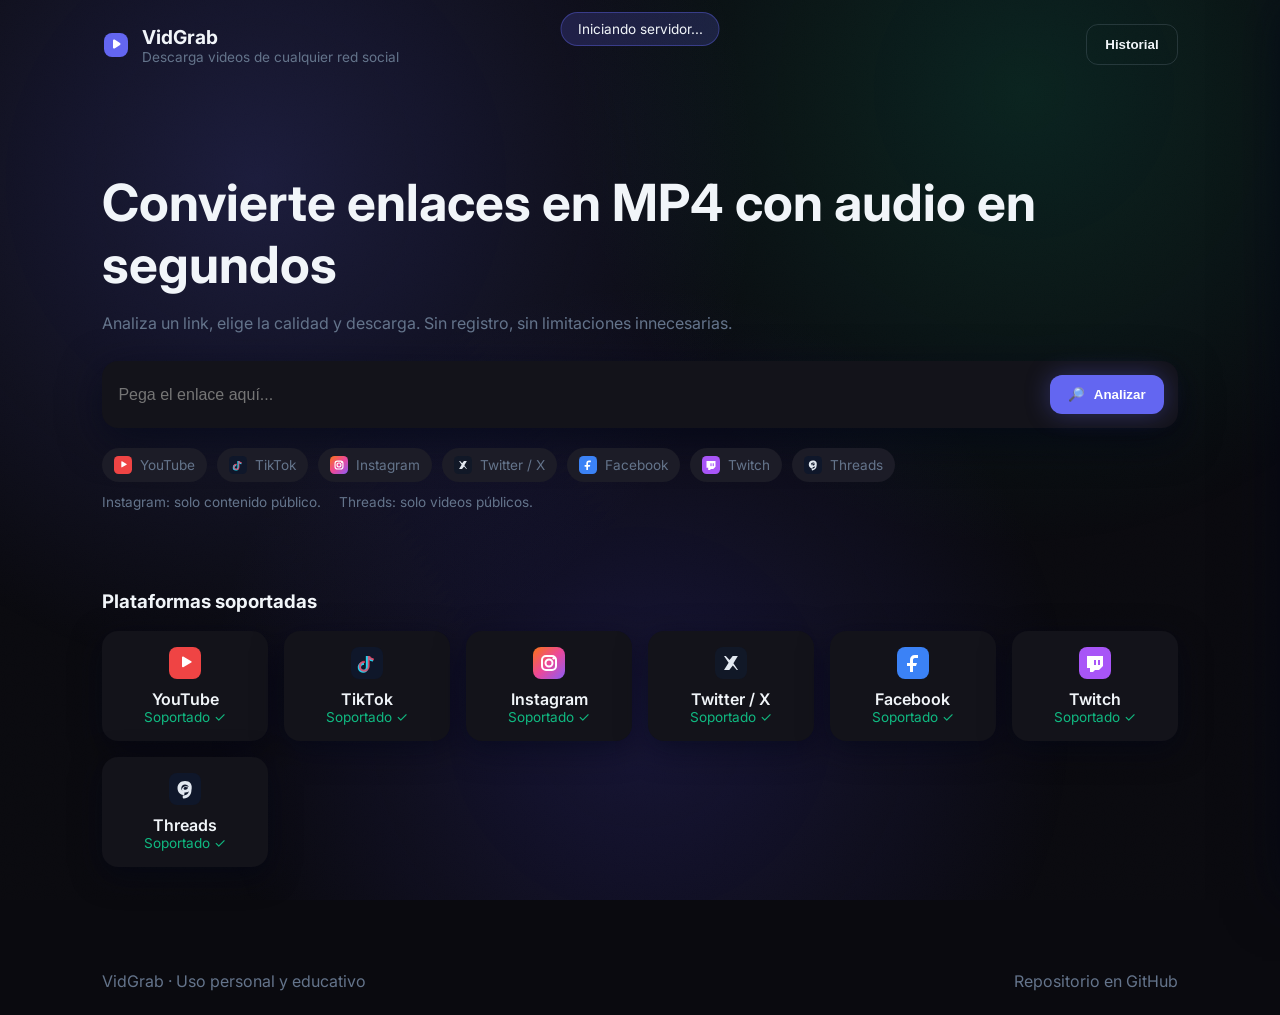
==== index.html @ 81abca7b "feat: update frontend" ====
<!DOCTYPE html>
<html lang="es">
  <head>
    <meta charset="UTF-8" />
    <meta name="viewport" content="width=device-width, initial-scale=1.0" />
    <title>VidGrab - Descarga videos de cualquier red social</title>
    <meta
      name="description"
      content="VidGrab permite descargar videos de redes sociales en MP4 con audio, rápido y sin registros."
    />
    <link rel="preconnect" href="https://fonts.googleapis.com" />
    <link rel="preconnect" href="https://fonts.gstatic.com" crossorigin />
    <link
      href="https://fonts.googleapis.com/css2?family=Inter:wght@400;500;600;700&display=swap"
      rel="stylesheet"
    />
    <link rel="stylesheet" href="style.css" />
  </head>
  <body>
    <div class="bg-animated"></div>
    <div class="noise-layer"></div>

    <header class="site-header">
      <div class="logo">
        <svg
          width="28"
          height="28"
          viewBox="0 0 28 28"
          fill="none"
          xmlns="http://www.w3.org/2000/svg"
          aria-hidden="true"
        >
          <rect x="2" y="2" width="24" height="24" rx="8" class="logo-bg" />
          <path
            d="M11 9.5C11 8.67 11.9 8.16 12.6 8.58L18 12.08C18.67 12.5 18.67 13.5 18 13.92L12.6 17.42C11.9 17.84 11 17.33 11 16.5V9.5Z"
            class="logo-play"
          />
        </svg>
        <div>
          <div class="logo-text">VidGrab</div>
          <div class="logo-tagline">Descarga videos de cualquier red social</div>
        </div>
      </div>
      <button class="btn ghost" id="historyButton" type="button">Historial</button>
    </header>

    <main>
      <section class="hero">
        <div class="hero-content">
          <h1>Convierte enlaces en MP4 con audio en segundos</h1>
          <p>
            Analiza un link, elige la calidad y descarga. Sin registro, sin
            limitaciones innecesarias.
          </p>
          <div class="input-card">
            <input
              id="urlInput"
              type="url"
              placeholder="Pega el enlace aquí..."
              autocomplete="off"
              spellcheck="false"
            />
            <button class="btn primary" id="analyzeButton" type="button">
              <span class="btn-icon">🔎</span>
              Analizar
            </button>
          </div>
          <div class="chips">
            <span class="chip">
              <img src="assets/icons/youtube.svg" alt="YouTube" />
              YouTube
            </span>
            <span class="chip">
              <img src="assets/icons/tiktok.svg" alt="TikTok" />
              TikTok
            </span>
            <span class="chip">
              <img src="assets/icons/instagram.svg" alt="Instagram" />
              Instagram
            </span>
            <span class="chip">
              <img src="assets/icons/x.svg" alt="X" />
              Twitter / X
            </span>
            <span class="chip">
              <img src="assets/icons/facebook.svg" alt="Facebook" />
              Facebook
            </span>
            <span class="chip">
              <img src="assets/icons/twitch.svg" alt="Twitch" />
              Twitch
            </span>
            <span class="chip">
              <img src="assets/icons/threads.svg" alt="Threads" />
              Threads
            </span>
          </div>
          <div class="platform-notes">
            <span>Instagram: solo contenido público.</span>
            <span>Threads: solo videos públicos.</span>
          </div>
        </div>
      </section>

      <section class="preview-section hidden" id="previewSection">
        <div class="preview-card">
          <div class="preview-media">
            <div class="skeleton shimmer" id="thumbSkeleton"></div>
            <img id="videoThumbnail" alt="Thumbnail del video" />
          </div>
          <div class="preview-info">
            <div class="skeleton shimmer title-skeleton" id="titleSkeleton"></div>
            <h2 id="videoTitle"></h2>
            <div class="meta">
              <span class="duration" id="videoDuration">00:00</span>
              <span class="badge" id="platformBadge">Plataforma</span>
            </div>
            <div class="quality-tabs" id="qualityTabs"></div>
            <button class="btn primary large" id="downloadButton" type="button">
              Descargar MP4
            </button>
          </div>
        </div>
      </section>

      <section class="progress-section hidden" id="progressSection">
        <div class="progress-card">
          <div class="progress-header">
            <div>
              <div class="progress-filename" id="progressFilename">video.mp4</div>
              <div class="progress-status" id="progressStatus">Descargando...</div>
            </div>
            <button class="btn ghost small" id="cancelButton" type="button">
              Cancelar
            </button>
          </div>
          <div class="progress-bar">
            <div class="progress-fill" id="progressFill"></div>
          </div>
          <div class="progress-percent" id="progressPercent">0%</div>
        </div>
      </section>

      <section class="platforms">
        <h3>Plataformas soportadas</h3>
        <div class="platform-grid">
          <div class="platform-card">
            <img src="assets/icons/youtube.svg" alt="YouTube" />
            <div class="platform-name">YouTube</div>
            <div class="platform-status">Soportado ✓</div>
          </div>
          <div class="platform-card">
            <img src="assets/icons/tiktok.svg" alt="TikTok" />
            <div class="platform-name">TikTok</div>
            <div class="platform-status">Soportado ✓</div>
          </div>
          <div class="platform-card">
            <img src="assets/icons/instagram.svg" alt="Instagram" />
            <div class="platform-name">Instagram</div>
            <div class="platform-status">Soportado ✓</div>
          </div>
          <div class="platform-card">
            <img src="assets/icons/x.svg" alt="X" />
            <div class="platform-name">Twitter / X</div>
            <div class="platform-status">Soportado ✓</div>
          </div>
          <div class="platform-card">
            <img src="assets/icons/facebook.svg" alt="Facebook" />
            <div class="platform-name">Facebook</div>
            <div class="platform-status">Soportado ✓</div>
          </div>
          <div class="platform-card">
            <img src="assets/icons/twitch.svg" alt="Twitch" />
            <div class="platform-name">Twitch</div>
            <div class="platform-status">Soportado ✓</div>
          </div>
          <div class="platform-card">
            <img src="assets/icons/threads.svg" alt="Threads" />
            <div class="platform-name">Threads</div>
            <div class="platform-status">Soportado ✓</div>
          </div>
        </div>
      </section>
    </main>

    <aside class="history-panel" id="historyPanel">
      <div class="history-header">
        <h3>Historial</h3>
        <button class="btn ghost small" id="closeHistory" type="button">
          Cerrar
        </button>
      </div>
      <div class="history-list" id="historyList"></div>
      <button class="btn danger" id="clearHistory" type="button">
        Limpiar historial
      </button>
    </aside>

    <div class="toast" id="toast"></div>
    <div class="banner hidden" id="wakeBanner">Iniciando servidor...</div>

    <footer class="site-footer">
      <div>VidGrab · Uso personal y educativo</div>
      <div>Repositorio en GitHub</div>
    </footer>

    <script src="app.js"></script>
  </body>
</html>
---- style.css ----
:root {
  --bg-primary: #0a0a0f;
  --bg-card: #13131a;
  --bg-elevated: #1c1c27;
  --accent: #6366f1;
  --accent-hover: #4f46e5;
  --success: #10b981;
  --error: #ef4444;
  --text-primary: #f1f5f9;
  --text-muted: #64748b;
  --glow: 0 0 24px rgba(99, 102, 241, 0.35);
}

*,
*::before,
*::after {
  box-sizing: border-box;
}

body {
  margin: 0;
  font-family: "Inter", sans-serif;
  background: var(--bg-primary);
  color: var(--text-primary);
  min-height: 100vh;
  overflow-x: hidden;
}

img {
  max-width: 100%;
  display: block;
}

.bg-animated {
  position: fixed;
  inset: 0;
  background: radial-gradient(circle at 20% 20%, rgba(99, 102, 241, 0.2), transparent 40%),
    radial-gradient(circle at 80% 10%, rgba(16, 185, 129, 0.15), transparent 35%),
    radial-gradient(circle at 50% 80%, rgba(79, 70, 229, 0.18), transparent 45%);
  animation: floatBg 12s ease-in-out infinite alternate;
  z-index: -2;
}

.noise-layer {
  position: fixed;
  inset: 0;
  background-image: url("data:image/svg+xml,%3Csvg xmlns='http://www.w3.org/2000/svg' width='200' height='200' viewBox='0 0 200 200'%3E%3Cfilter id='n'%3E%3CfeTurbulence type='fractalNoise' baseFrequency='.9' numOctaves='1' stitchTiles='stitch'/%3E%3C/filter%3E%3Crect width='200' height='200' filter='url(%23n)' opacity='.04'/%3E%3C/svg%3E");
  opacity: 0.4;
  z-index: -1;
  pointer-events: none;
}

@keyframes floatBg {
  0% {
    transform: translateY(0);
  }
  100% {
    transform: translateY(-20px);
  }
}

@keyframes fadeSlideIn {
  from {
    opacity: 0;
    transform: translateY(20px);
  }
  to {
    opacity: 1;
    transform: translateY(0);
  }
}

@keyframes shimmer {
  0% {
    background-position: -200% 0;
  }
  100% {
    background-position: 200% 0;
  }
}

@keyframes progressGlow {
  0% {
    background-position: 0% 50%;
  }
  100% {
    background-position: 100% 50%;
  }
}

.site-header {
  display: flex;
  justify-content: space-between;
  align-items: center;
  padding: 24px 8%;
  animation: fadeSlideIn 0.6s ease-out both;
}

.logo {
  display: flex;
  align-items: center;
  gap: 12px;
}

.logo-bg {
  fill: var(--accent);
}

.logo-play {
  fill: #fff;
}

.logo-text {
  font-weight: 700;
  font-size: 1.2rem;
}

.logo-tagline {
  font-size: 0.85rem;
  color: var(--text-muted);
}

.btn {
  border: none;
  padding: 12px 18px;
  border-radius: 12px;
  font-weight: 600;
  cursor: pointer;
  transition: transform 0.2s ease, box-shadow 0.2s ease, background 0.2s ease;
}

.btn.primary {
  background: var(--accent);
  color: #fff;
  box-shadow: var(--glow);
}

.btn.primary:hover {
  background: var(--accent-hover);
  transform: scale(1.02);
  box-shadow: 0 0 30px rgba(99, 102, 241, 0.6);
}

.btn.ghost {
  background: transparent;
  color: var(--text-primary);
  border: 1px solid rgba(148, 163, 184, 0.2);
}

.btn.danger {
  background: rgba(239, 68, 68, 0.2);
  color: #fff;
  border: 1px solid rgba(239, 68, 68, 0.4);
}

.btn.small {
  padding: 8px 12px;
  font-size: 0.85rem;
}

.btn.large {
  width: 100%;
  margin-top: 12px;
  padding: 14px 18px;
  font-size: 1rem;
}

.btn-icon {
  margin-right: 6px;
}

main {
  padding: 0 8% 80px;
}

.hero {
  padding: 40px 0 20px;
  animation: fadeSlideIn 0.6s ease-out 0.2s both;
}

.hero-content h1 {
  font-size: clamp(2rem, 4vw, 3.3rem);
  margin-bottom: 12px;
}

.hero-content p {
  max-width: 640px;
  color: var(--text-muted);
  line-height: 1.6;
}

.input-card {
  margin-top: 24px;
  display: flex;
  gap: 12px;
  background: var(--bg-card);
  padding: 14px;
  border-radius: 16px;
  align-items: center;
  box-shadow: 0 12px 40px rgba(2, 6, 23, 0.6);
}

.input-card input {
  flex: 1;
  background: transparent;
  border: none;
  color: var(--text-primary);
  font-size: 1rem;
  outline: none;
}

.chips {
  margin-top: 20px;
  display: flex;
  flex-wrap: wrap;
  gap: 10px;
}

.chip {
  display: inline-flex;
  align-items: center;
  gap: 8px;
  padding: 8px 12px;
  background: var(--bg-elevated);
  border-radius: 999px;
  font-size: 0.85rem;
  color: var(--text-muted);
}

.chip img {
  width: 18px;
  height: 18px;
}

.platform-notes {
  margin-top: 12px;
  display: flex;
  flex-wrap: wrap;
  gap: 18px;
  color: var(--text-muted);
  font-size: 0.85rem;
}

.preview-section,
.progress-section {
  margin-top: 32px;
  animation: fadeSlideIn 0.6s ease-out both;
}

.preview-card,
.progress-card {
  background: var(--bg-card);
  border-radius: 20px;
  padding: 20px;
  display: grid;
  grid-template-columns: 220px 1fr;
  gap: 20px;
  box-shadow: 0 16px 50px rgba(2, 6, 23, 0.6);
}

.preview-media {
  position: relative;
  width: 100%;
  height: 150px;
  border-radius: 14px;
  overflow: hidden;
  background: var(--bg-elevated);
}

.preview-media img {
  width: 100%;
  height: 100%;
  object-fit: cover;
  display: none;
}

.preview-info h2 {
  margin: 0 0 8px;
  font-size: 1.3rem;
  line-height: 1.4;
  display: -webkit-box;
  -webkit-line-clamp: 2;
  -webkit-box-orient: vertical;
  overflow: hidden;
}

.meta {
  display: flex;
  gap: 12px;
  align-items: center;
  color: var(--text-muted);
  margin-bottom: 14px;
}

.badge {
  padding: 4px 10px;
  border-radius: 999px;
  background: rgba(99, 102, 241, 0.2);
  color: var(--text-primary);
  font-size: 0.8rem;
}

.quality-tabs {
  display: flex;
  flex-wrap: wrap;
  gap: 10px;
}

.quality-pill {
  padding: 8px 14px;
  border-radius: 999px;
  border: 1px solid rgba(148, 163, 184, 0.2);
  color: var(--text-muted);
  cursor: pointer;
  transition: all 0.2s ease;
  background: transparent;
  font-weight: 600;
}

.quality-pill.active {
  background: var(--accent);
  color: #fff;
  border-color: transparent;
  box-shadow: var(--glow);
}

.quality-pill.disabled {
  opacity: 0.4;
  cursor: not-allowed;
}

.progress-header {
  display: flex;
  align-items: center;
  justify-content: space-between;
}

.progress-filename {
  font-weight: 600;
}

.progress-status {
  color: var(--text-muted);
  font-size: 0.9rem;
}

.progress-bar {
  margin-top: 18px;
  width: 100%;
  height: 12px;
  border-radius: 999px;
  background: rgba(148, 163, 184, 0.2);
  overflow: hidden;
}

.progress-fill {
  height: 100%;
  width: 0%;
  background: linear-gradient(90deg, #22d3ee, var(--accent), #34d399);
  background-size: 200% 200%;
  animation: progressGlow 2s linear infinite;
  transition: width 0.3s ease;
}

.progress-percent {
  margin-top: 8px;
  text-align: right;
  font-weight: 600;
}

.platforms {
  margin-top: 60px;
}

.platforms h3 {
  margin-bottom: 18px;
}

.platform-grid {
  display: grid;
  grid-template-columns: repeat(auto-fit, minmax(160px, 1fr));
  gap: 16px;
}

.platform-card {
  background: var(--bg-card);
  border-radius: 16px;
  padding: 16px;
  text-align: center;
  box-shadow: 0 8px 30px rgba(2, 6, 23, 0.5);
}

.platform-card img {
  width: 32px;
  height: 32px;
  margin: 0 auto 10px;
}

.platform-name {
  font-weight: 600;
}

.platform-status {
  color: var(--success);
  font-size: 0.85rem;
}

.history-panel {
  position: fixed;
  top: 0;
  right: -360px;
  width: 340px;
  height: 100%;
  background: var(--bg-card);
  box-shadow: -20px 0 50px rgba(2, 6, 23, 0.6);
  padding: 24px;
  display: flex;
  flex-direction: column;
  gap: 16px;
  transition: right 0.3s ease;
  z-index: 10;
}

.history-panel.open {
  right: 0;
}

.history-header {
  display: flex;
  align-items: center;
  justify-content: space-between;
}

.history-list {
  flex: 1;
  overflow-y: auto;
  display: flex;
  flex-direction: column;
  gap: 12px;
}

.history-item {
  display: grid;
  grid-template-columns: 56px 1fr;
  gap: 10px;
  background: var(--bg-elevated);
  padding: 10px;
  border-radius: 12px;
}

.history-item img {
  width: 56px;
  height: 56px;
  border-radius: 10px;
  object-fit: cover;
}

.history-title {
  font-size: 0.85rem;
  font-weight: 600;
  margin-bottom: 4px;
}

.history-meta {
  font-size: 0.75rem;
  color: var(--text-muted);
}

.toast {
  position: fixed;
  bottom: 24px;
  left: 50%;
  transform: translateX(-50%);
  background: var(--bg-elevated);
  padding: 12px 18px;
  border-radius: 12px;
  box-shadow: 0 8px 30px rgba(2, 6, 23, 0.6);
  opacity: 0;
  pointer-events: none;
  transition: opacity 0.3s ease, transform 0.3s ease;
  z-index: 20;
}

.toast.show {
  opacity: 1;
  transform: translateX(-50%) translateY(-6px);
}

.banner {
  position: fixed;
  top: 12px;
  left: 50%;
  transform: translateX(-50%);
  padding: 8px 16px;
  background: rgba(99, 102, 241, 0.2);
  border: 1px solid rgba(99, 102, 241, 0.4);
  border-radius: 999px;
  font-size: 0.85rem;
  color: var(--text-primary);
  z-index: 15;
}

.site-footer {
  padding: 24px 8%;
  color: var(--text-muted);
  display: flex;
  justify-content: space-between;
  flex-wrap: wrap;
  gap: 8px;
}

.hidden {
  display: none;
}

.skeleton {
  width: 100%;
  height: 100%;
  border-radius: 14px;
  background: linear-gradient(
    110deg,
    rgba(255, 255, 255, 0.08) 8%,
    rgba(255, 255, 255, 0.16) 18%,
    rgba(255, 255, 255, 0.08) 33%
  );
  background-size: 200% 100%;
}

.shimmer {
  animation: shimmer 1.5s infinite linear;
}

.title-skeleton {
  height: 24px;
  width: 70%;
  margin-bottom: 12px;
}

@media (max-width: 900px) {
  .preview-card,
  .progress-card {
    grid-template-columns: 1fr;
  }

  .preview-media {
    height: 180px;
  }

  .input-card {
    flex-direction: column;
    align-items: stretch;
  }

  .btn.large {
    width: 100%;
  }
}

@media (max-width: 600px) {
  .site-header {
    flex-direction: column;
    align-items: flex-start;
    gap: 12px;
  }

  .history-panel {
    width: 100%;
  }
}
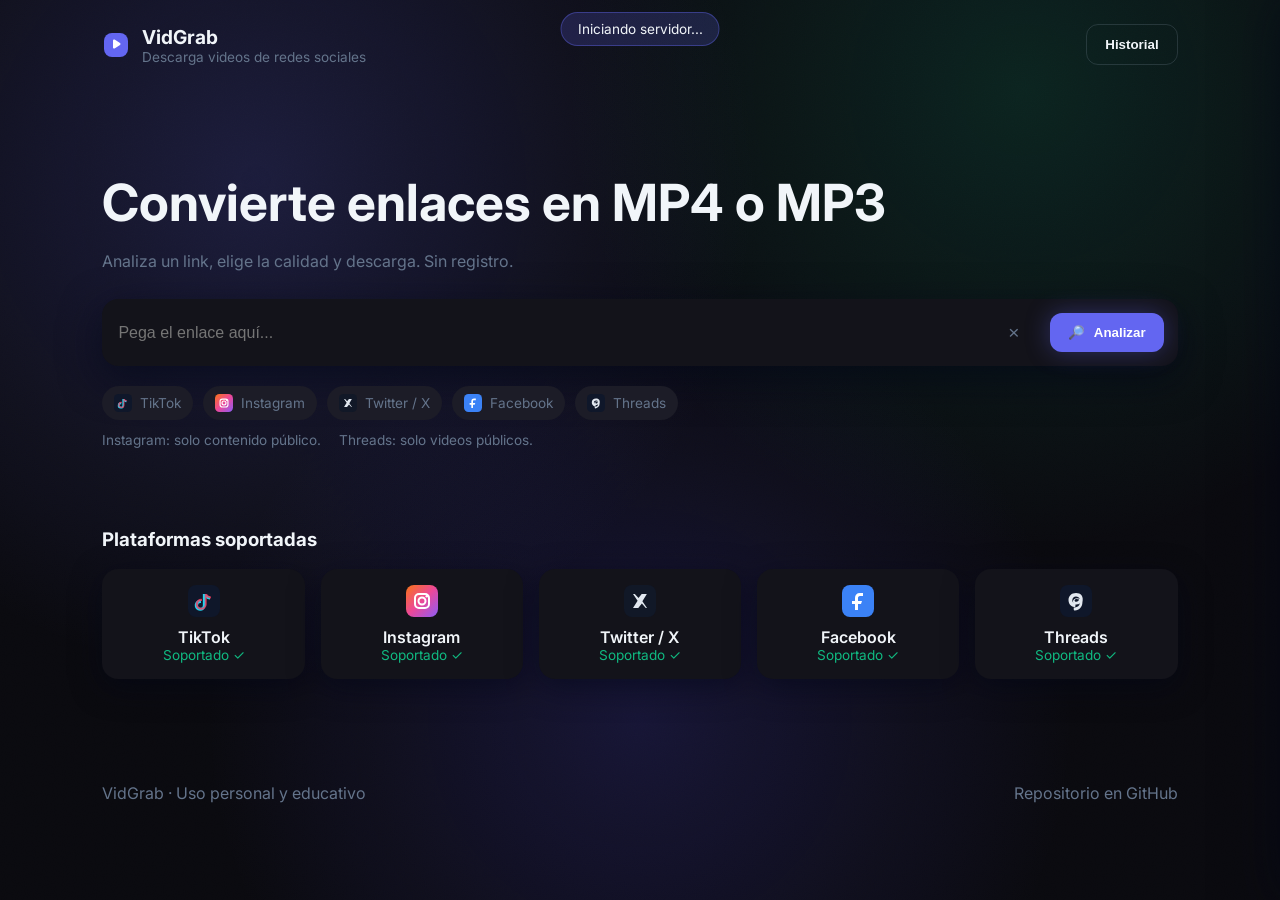
==== commit c2b5c9fa: "feat: update supported platforms, add mp3 option, clear input, confirm download" ====
--- a/index.html
+++ b/index.html
@@ -3,17 +3,10 @@
   <head>
     <meta charset="UTF-8" />
     <meta name="viewport" content="width=device-width, initial-scale=1.0" />
-    <title>VidGrab - Descarga videos de cualquier red social</title>
-    <meta
-      name="description"
-      content="VidGrab permite descargar videos de redes sociales en MP4 con audio, rápido y sin registros."
-    />
+    <title>VidGrab - Descarga videos de redes sociales</title>
     <link rel="preconnect" href="https://fonts.googleapis.com" />
     <link rel="preconnect" href="https://fonts.gstatic.com" crossorigin />
-    <link
-      href="https://fonts.googleapis.com/css2?family=Inter:wght@400;500;600;700&display=swap"
-      rel="stylesheet"
-    />
+    <link href="https://fonts.googleapis.com/css2?family=Inter:wght@400;500;600;700&display=swap" rel="stylesheet" />
     <link rel="stylesheet" href="style.css" />
   </head>
   <body>
@@ -22,23 +15,13 @@
 
     <header class="site-header">
       <div class="logo">
-        <svg
-          width="28"
-          height="28"
-          viewBox="0 0 28 28"
-          fill="none"
-          xmlns="http://www.w3.org/2000/svg"
-          aria-hidden="true"
-        >
+        <svg width="28" height="28" viewBox="0 0 28 28" fill="none" xmlns="http://www.w3.org/2000/svg" aria-hidden="true">
           <rect x="2" y="2" width="24" height="24" rx="8" class="logo-bg" />
-          <path
-            d="M11 9.5C11 8.67 11.9 8.16 12.6 8.58L18 12.08C18.67 12.5 18.67 13.5 18 13.92L12.6 17.42C11.9 17.84 11 17.33 11 16.5V9.5Z"
-            class="logo-play"
-          />
+          <path d="M11 9.5C11 8.67 11.9 8.16 12.6 8.58L18 12.08C18.67 12.5 18.67 13.5 18 13.92L12.6 17.42C11.9 17.84 11 17.33 11 16.5V9.5Z" class="logo-play" />
         </svg>
         <div>
           <div class="logo-text">VidGrab</div>
-          <div class="logo-tagline">Descarga videos de cualquier red social</div>
+          <div class="logo-tagline">Descarga videos de redes sociales</div>
         </div>
       </div>
       <button class="btn ghost" id="historyButton" type="button">Historial</button>
@@ -47,53 +30,24 @@
     <main>
       <section class="hero">
         <div class="hero-content">
-          <h1>Convierte enlaces en MP4 con audio en segundos</h1>
-          <p>
-            Analiza un link, elige la calidad y descarga. Sin registro, sin
-            limitaciones innecesarias.
-          </p>
+          <h1>Convierte enlaces en MP4 o MP3</h1>
+          <p>Analiza un link, elige la calidad y descarga. Sin registro.</p>
           <div class="input-card">
-            <input
-              id="urlInput"
-              type="url"
-              placeholder="Pega el enlace aquí..."
-              autocomplete="off"
-              spellcheck="false"
-            />
+            <div class="input-field">
+              <input id="urlInput" type="url" placeholder="Pega el enlace aquí..." autocomplete="off" spellcheck="false" />
+              <button class="clear-btn" id="clearInput" type="button" aria-label="Limpiar">×</button>
+            </div>
             <button class="btn primary" id="analyzeButton" type="button">
               <span class="btn-icon">🔎</span>
               Analizar
             </button>
           </div>
           <div class="chips">
-            <span class="chip">
-              <img src="assets/icons/youtube.svg" alt="YouTube" />
-              YouTube
-            </span>
-            <span class="chip">
-              <img src="assets/icons/tiktok.svg" alt="TikTok" />
-              TikTok
-            </span>
-            <span class="chip">
-              <img src="assets/icons/instagram.svg" alt="Instagram" />
-              Instagram
-            </span>
-            <span class="chip">
-              <img src="assets/icons/x.svg" alt="X" />
-              Twitter / X
-            </span>
-            <span class="chip">
-              <img src="assets/icons/facebook.svg" alt="Facebook" />
-              Facebook
-            </span>
-            <span class="chip">
-              <img src="assets/icons/twitch.svg" alt="Twitch" />
-              Twitch
-            </span>
-            <span class="chip">
-              <img src="assets/icons/threads.svg" alt="Threads" />
-              Threads
-            </span>
+            <span class="chip"><img src="assets/icons/tiktok.svg" alt="TikTok" />TikTok</span>
+            <span class="chip"><img src="assets/icons/instagram.svg" alt="Instagram" />Instagram</span>
+            <span class="chip"><img src="assets/icons/x.svg" alt="X" />Twitter / X</span>
+            <span class="chip"><img src="assets/icons/facebook.svg" alt="Facebook" />Facebook</span>
+            <span class="chip"><img src="assets/icons/threads.svg" alt="Threads" />Threads</span>
           </div>
           <div class="platform-notes">
             <span>Instagram: solo contenido público.</span>
@@ -116,9 +70,10 @@
               <span class="badge" id="platformBadge">Plataforma</span>
             </div>
             <div class="quality-tabs" id="qualityTabs"></div>
-            <button class="btn primary large" id="downloadButton" type="button">
-              Descargar MP4
-            </button>
+            <div class="download-actions">
+              <button class="btn primary large" id="downloadButton" type="button">Descargar MP4</button>
+              <button class="btn secondary large" id="downloadAudioButton" type="button">Descargar MP3</button>
+            </div>
           </div>
         </div>
       </section>
@@ -130,9 +85,7 @@
               <div class="progress-filename" id="progressFilename">video.mp4</div>
               <div class="progress-status" id="progressStatus">Descargando...</div>
             </div>
-            <button class="btn ghost small" id="cancelButton" type="button">
-              Cancelar
-            </button>
+            <button class="btn ghost small" id="cancelButton" type="button">Cancelar</button>
           </div>
           <div class="progress-bar">
             <div class="progress-fill" id="progressFill"></div>
@@ -144,41 +97,11 @@
       <section class="platforms">
         <h3>Plataformas soportadas</h3>
         <div class="platform-grid">
-          <div class="platform-card">
-            <img src="assets/icons/youtube.svg" alt="YouTube" />
-            <div class="platform-name">YouTube</div>
-            <div class="platform-status">Soportado ✓</div>
-          </div>
-          <div class="platform-card">
-            <img src="assets/icons/tiktok.svg" alt="TikTok" />
-            <div class="platform-name">TikTok</div>
-            <div class="platform-status">Soportado ✓</div>
-          </div>
-          <div class="platform-card">
-            <img src="assets/icons/instagram.svg" alt="Instagram" />
-            <div class="platform-name">Instagram</div>
-            <div class="platform-status">Soportado ✓</div>
-          </div>
-          <div class="platform-card">
-            <img src="assets/icons/x.svg" alt="X" />
-            <div class="platform-name">Twitter / X</div>
-            <div class="platform-status">Soportado ✓</div>
-          </div>
-          <div class="platform-card">
-            <img src="assets/icons/facebook.svg" alt="Facebook" />
-            <div class="platform-name">Facebook</div>
-            <div class="platform-status">Soportado ✓</div>
-          </div>
-          <div class="platform-card">
-            <img src="assets/icons/twitch.svg" alt="Twitch" />
-            <div class="platform-name">Twitch</div>
-            <div class="platform-status">Soportado ✓</div>
-          </div>
-          <div class="platform-card">
-            <img src="assets/icons/threads.svg" alt="Threads" />
-            <div class="platform-name">Threads</div>
-            <div class="platform-status">Soportado ✓</div>
-          </div>
+          <div class="platform-card"><img src="assets/icons/tiktok.svg" alt="TikTok" /><div class="platform-name">TikTok</div><div class="platform-status">Soportado ✓</div></div>
+          <div class="platform-card"><img src="assets/icons/instagram.svg" alt="Instagram" /><div class="platform-name">Instagram</div><div class="platform-status">Soportado ✓</div></div>
+          <div class="platform-card"><img src="assets/icons/x.svg" alt="X" /><div class="platform-name">Twitter / X</div><div class="platform-status">Soportado ✓</div></div>
+          <div class="platform-card"><img src="assets/icons/facebook.svg" alt="Facebook" /><div class="platform-name">Facebook</div><div class="platform-status">Soportado ✓</div></div>
+          <div class="platform-card"><img src="assets/icons/threads.svg" alt="Threads" /><div class="platform-name">Threads</div><div class="platform-status">Soportado ✓</div></div>
         </div>
       </section>
     </main>
@@ -186,14 +109,10 @@
     <aside class="history-panel" id="historyPanel">
       <div class="history-header">
         <h3>Historial</h3>
-        <button class="btn ghost small" id="closeHistory" type="button">
-          Cerrar
-        </button>
+        <button class="btn ghost small" id="closeHistory" type="button">Cerrar</button>
       </div>
       <div class="history-list" id="historyList"></div>
-      <button class="btn danger" id="clearHistory" type="button">
-        Limpiar historial
-      </button>
+      <button class="btn danger" id="clearHistory" type="button">Limpiar historial</button>
     </aside>
 
     <div class="toast" id="toast"></div>
--- a/style.css
+++ b/style.css
@@ -280,9 +280,40 @@
   line-height: 1.4;
   display: -webkit-box;
   -webkit-line-clamp: 2;
+  line-clamp: 2;
   -webkit-box-orient: vertical;
   overflow: hidden;
 }
+
+.input-field {
+  position: relative;
+  flex: 1;
+  display: flex;
+  align-items: center;
+}
+
+.clear-btn {
+  position: absolute;
+  right: 12px;
+  background: transparent;
+  border: none;
+  color: var(--text-muted);
+  font-size: 1.2rem;
+  cursor: pointer;
+}
+
+.btn.secondary {
+  background: var(--bg-elevated);
+  color: var(--text-primary);
+  border: 1px solid rgba(148, 163, 184, 0.2);
+}
+
+.download-actions {
+  display: grid;
+  grid-template-columns: 1fr;
+  gap: 10px;
+}
+
 
 .meta {
   display: flex;
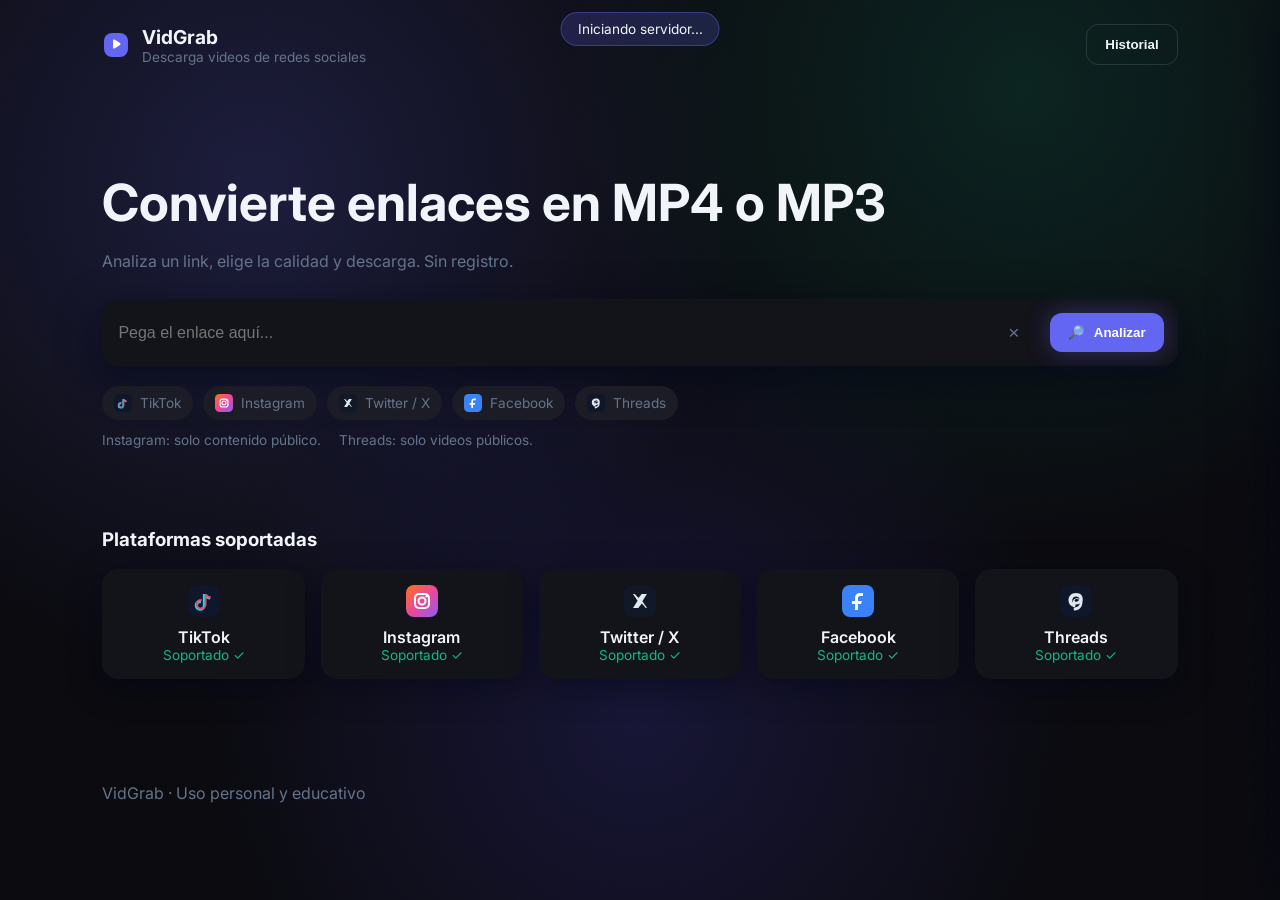
==== commit 81e6a8d0: "feat: eliminacion de div con texto (repositorio en GitHub)" ====
--- a/index.html
+++ b/index.html
@@ -120,7 +120,6 @@
 
     <footer class="site-footer">
       <div>VidGrab · Uso personal y educativo</div>
-      <div>Repositorio en GitHub</div>
     </footer>
 
     <script src="app.js"></script>
